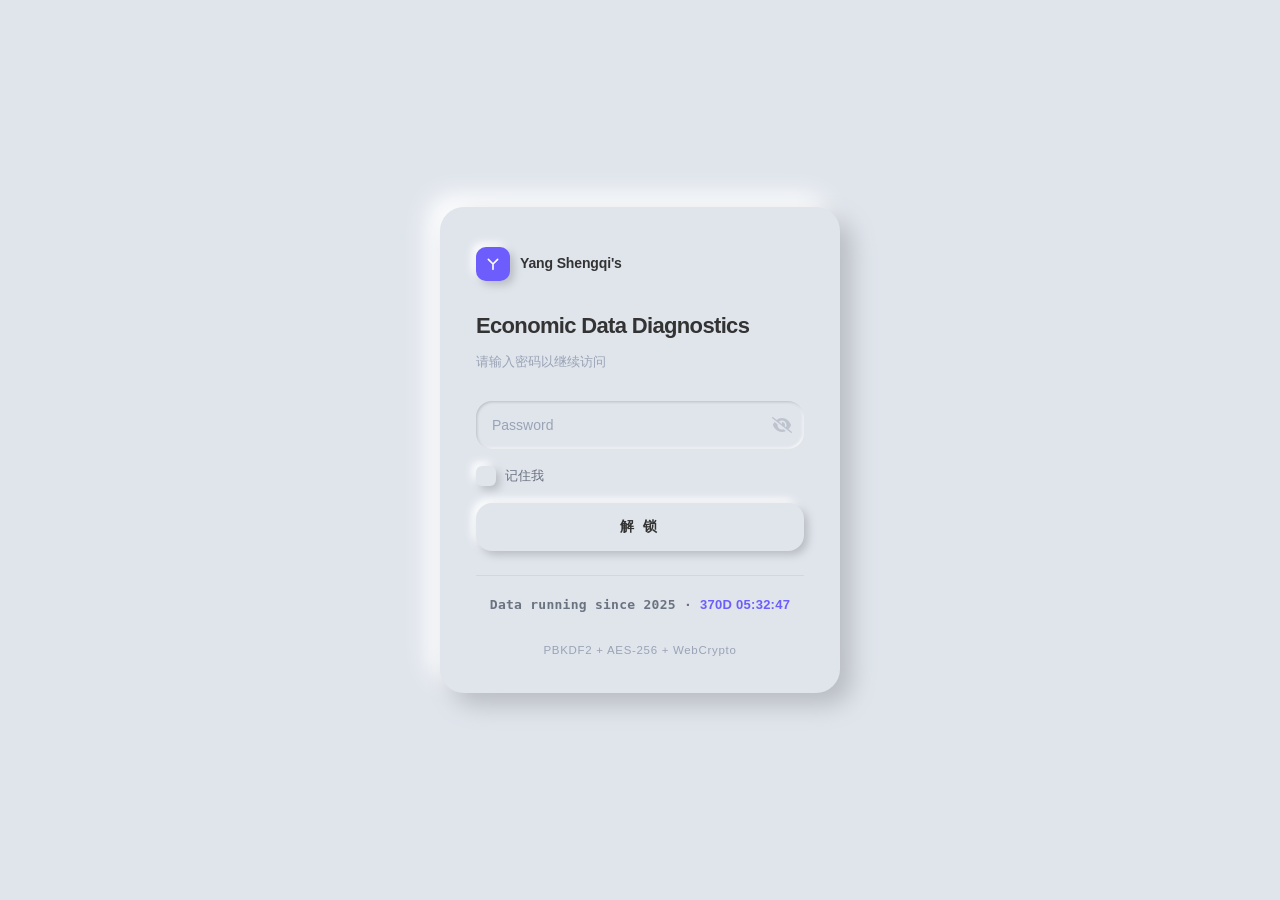
==== china-economic-data-trends-diagnostic-card.html @ 9599c210 "Add files via upload" ====
<!DOCTYPE html>
<html lang="zh-CN">
<head>
    <meta charset="utf-8" />
    <meta name="robots" content="noindex, nofollow, nosnippet, noarchive">
    <title>Yang Shengqi's</title>
    <link rel="icon" href="images/favicon.ico">
    <meta name="viewport" content="width=device-width, initial-scale=1" />

    <meta http-equiv="cache-control" content="no-cache, no-store, must-revalidate" />
    <meta http-equiv="expires" content="0" />
    <meta http-equiv="pragma" content="no-cache" />

    <style>
        /* ============================================================
         * 新拟物 · 全局变量
         * ============================================================ */
        :root{
            --bg:#e0e5ec;
            --shadow-dark:#b8bcc2;
            --shadow-light:#ffffff;

            --accent:#6d5dfc;
            --accent-2:#35c7b3;
            --accent-3:#f0a44a;

            --text:#333333;
            --text-2:#6b7280;
            --text-3:#9aa3b5;

            --sh-out-xs:2px 2px 4px var(--shadow-dark),-2px -2px 4px var(--shadow-light);
            --sh-out-sm:4px 4px 8px var(--shadow-dark),-4px -4px 8px var(--shadow-light);
            --sh-out:8px 8px 16px var(--shadow-dark),-8px -8px 16px var(--shadow-light);
            --sh-out-lg:12px 12px 24px var(--shadow-dark),-12px -12px 24px var(--shadow-light);
            --sh-hover:2px 2px 4px var(--shadow-dark),-2px -2px 4px var(--shadow-light);
            --sh-in-xs:inset 1px 1px 3px var(--shadow-dark),inset -1px -1px 3px var(--shadow-light);
            --sh-in-sm:inset 3px 3px 6px var(--shadow-dark),inset -3px -3px 6px var(--shadow-light);
            --sh-in:inset 6px 6px 12px var(--shadow-dark),inset -6px -6px 12px var(--shadow-light);

            --r-sm:12px;
            --r-md:16px;
            --r-lg:24px;
            --r-full:999px;

            --t:300ms ease-in-out;

            --font:"Microsoft YaHei","PingFang SC","Hiragino Sans GB",
                   "Segoe UI",Roboto,Helvetica,Arial,
                   "Noto Sans SC","Source Han Sans SC",sans-serif;
            --font-mono:ui-monospace,SFMono-Regular,"SF Mono",
                        Menlo,Consolas,monospace;
        }

        /* ============================================================
         * 重置
         * ============================================================ */
        *,*::before,*::after{ box-sizing:border-box; font-family:var(--font); }
        html,body{ height:100%; margin:0; padding:0; }

        body{
            background:var(--bg);
            color:var(--text);
            font-size:14px;
            line-height:1.7;
            -webkit-font-smoothing:antialiased;
            -moz-osx-font-smoothing:grayscale;
            overflow:hidden;
        }

        /* ============================================================
         * 工具类（脚本依赖，不可删）
         * ============================================================ */
        .hidden{ display:none !important; }

        /* ============================================================
         * 加载屏
         * ============================================================ */
        #staticrypt_loading{
            position:fixed;
            inset:0;
            z-index:100;
            display:grid;
            place-items:center;
            background:var(--bg);
        }
        .spinner{
            width:38px;height:38px;border-radius:50%;
            border:3px solid transparent;
            box-shadow:var(--sh-out-sm);
            background:var(--bg);
            position:relative;
            animation:spin .9s linear infinite;
        }
        .spinner::after{
            content:"";
            position:absolute;
            inset:6px;
            border-radius:50%;
            border:3px solid transparent;
            border-top-color:var(--accent);
            animation:spin .9s linear infinite reverse;
        }
        @keyframes spin{ to{ transform:rotate(360deg); } }

        /* ============================================================
         * 内容容器
         * ============================================================ */
        #staticrypt_content{
            position:relative;
            z-index:1;
            min-height:100%;
            display:grid;
            place-items:center;
            padding:24px;
            animation:fadeUp .6s var(--t) both;
        }
        @keyframes fadeUp{
            from{ opacity:0; transform:translateY(16px); }
            to  { opacity:1; transform:translateY(0); }
        }

        /* ============================================================
         * 登录卡片（新拟物：凸起）
         * ============================================================ */
        .card{
            position:relative;
            width:min(400px,100%);
            padding:40px 36px 32px;
            border-radius:var(--r-lg);
            background:var(--bg);
            box-shadow:var(--sh-out-lg);
        }

        /* ---------- 品牌 ---------- */
        .brand{
            display:flex;
            align-items:center;
            gap:10px;
            margin-bottom:26px;
        }
        .brand .mark{
            width:34px;height:34px;
            border-radius:10px;
            flex:0 0 auto;
            display:grid;
            place-items:center;
            color:#fff;
            font-size:16px;
            font-weight:800;
            line-height:1;
            padding-bottom:1px;
            background:var(--accent);
            box-shadow:var(--sh-out-sm);
        }
        .brand .name{
            font-size:14px;
            font-weight:700;
            letter-spacing:-.01em;
            color:var(--text);
        }

        /* ---------- 标题 ---------- */
        .title{
            position:relative;
            margin:0 0 6px;
            font-size:22px;
            font-weight:800;
            letter-spacing:-.03em;
            color:var(--text);
        }
        .sub{
            margin:0 0 28px;
            font-size:13px;
            color:var(--text-3);
        }

        /* ============================================================
         * 表单
         * ============================================================ */
        .form{ display:flex; flex-direction:column; gap:14px; }

        /* 凹陷输入框 */
        .pwd{
            position:relative;
            border-radius:var(--r-md);
            background:var(--bg);
            box-shadow:var(--sh-in);
            transition:box-shadow var(--t);
        }
        .pwd:focus-within{
            box-shadow:var(--sh-in-xs);
        }
        .pwd input{
            width:100%;
            height:48px;
            padding:0 48px 0 16px;
            border:0;
            outline:0;
            background:transparent;
            color:var(--text);
            font-size:14px;
            font-family:inherit;
            letter-spacing:.02em;
        }
        .pwd input::placeholder{
            color:var(--text-3);
            letter-spacing:0;
        }

        .staticrypt-toggle-password-visibility{
            position:absolute;
            top:50%;
            right:12px;
            width:20px;height:20px;
            padding:0;margin:0;
            transform:translateY(-50%);
            cursor:pointer;
            opacity:.45;
            transition:opacity var(--t),transform var(--t);
            user-select:none;
            /* 让 base64 里的黑色 SVG 变浅灰 */
            filter:invert(60%) sepia(8%) saturate(400%) hue-rotate(180deg);
        }
        .staticrypt-toggle-password-visibility:hover{
            opacity:1;
            transform:translateY(-50%) scale(1.08);
        }
        .staticrypt-toggle-password-visibility:focus-visible{
            opacity:1;
            outline:2px solid var(--accent);
            outline-offset:2px;
            border-radius:4px;
        }

        /* ---------- 记住我 ---------- */
        .remember{
            display:flex;
            align-items:center;
            gap:9px;
            font-size:13px;
            color:var(--text-2);
            cursor:pointer;
            user-select:none;
            padding:2px 0;
        }
        .remember input[type="checkbox"]{
            appearance:none;
            -webkit-appearance:none;
            width:20px;height:20px;
            margin:0;
            flex:0 0 auto;
            border-radius:6px;
            background:var(--bg);
            box-shadow:var(--sh-out-sm);
            cursor:pointer;
            position:relative;
            transition:box-shadow var(--t);
        }
        .remember input[type="checkbox"]:hover{
            box-shadow:var(--sh-hover);
        }
        .remember input[type="checkbox"]:checked{
            box-shadow:var(--sh-in-sm);
        }
        .remember input[type="checkbox"]:checked::after{
            content:"";
            position:absolute;
            left:6px;top:2px;
            width:6px;height:11px;
            border:solid var(--accent);
            border-width:0 2px 2px 0;
            transform:rotate(45deg);
        }

        /* ---------- 提交按钮（新拟物：凸起 → hover 缩小 → active 凹陷） ---------- */
        .submit{
            position:relative;
            height:48px;
            border:0;
            border-radius:var(--r-md);
            background:var(--bg);
            color:var(--text);
            font-family:inherit;
            font-size:14px;
            font-weight:650;
            letter-spacing:.18em;
            cursor:pointer;
            box-shadow:var(--sh-out-sm);
            transition:box-shadow var(--t),color var(--t);
        }
        .submit:hover{
            color:var(--accent);
            box-shadow:var(--sh-hover);
        }
        .submit:active{
            box-shadow:var(--sh-in-sm);
        }
        .submit:focus-visible{
            outline:2px solid var(--accent);
            outline-offset:3px;
        }
        .submit span{ position:relative; z-index:1; }

        /* ============================================================
         * 页脚 + 运行时长
         * ============================================================ */
        .foot{
            margin-top:24px;
            padding-top:18px;
            border-top:1px solid rgba(184,188,194,.35);
            text-align:center;
            font-size:11.5px;
            letter-spacing:.06em;
            color:var(--text-3);
        }
        .foot .timer{
            display:block;
            margin-bottom:6px;
            font-family:var(--font-mono);
            font-size:13px;
            font-weight:700;
            letter-spacing:.02em;
            color:var(--text-2);
        }
        .foot .timer #display{
            color:var(--accent);
            font-variant-numeric:tabular-nums;
        }

        /* ============================================================
         * 响应式
         * ============================================================ */
        @media (max-width:480px){
            #staticrypt_content{ padding:16px; }
            .card{ padding:32px 24px 26px; }
            .title{ font-size:20px; }
        }

        /* ============================================================
         * 无障碍：减少动效
         * ============================================================ */
        @media (prefers-reduced-motion: reduce){
            *,*::before,*::after{
                animation-duration:.01ms !important;
                transition-duration:.01ms !important;
            }
        }
    </style>
</head>

<body>

    <!-- 加载屏（id 不可改） -->
    <div id="staticrypt_loading">
        <div class="spinner"></div>
    </div>

    <!-- 表单容器（id 不可改） -->
    <div id="staticrypt_content" class="hidden">
        <main class="card">

            <div class="brand">
                <span class="mark">
                  <svg viewBox="0 0 24 24" width="16" height="16"
                       fill="none" stroke="#fff" stroke-width="2.4"
                       stroke-linecap="round" stroke-linejoin="round">
                    <path d="M5 5 L12 12 L19 5 M12 12 L12 20"/>
                  </svg>
                </span>
                <span class="name">Yang Shengqi's</span>
            </div>

            <h1 class="title">Economic Data Diagnostics</h1>
            <p class="sub">请输入密码以继续访问</p>

            <form id="staticrypt-form" action="#" method="post" class="form">

                <div class="pwd">
                    <input
                        id="staticrypt-password"
                        type="password"
                        name="password"
                        placeholder="Password"
                        autofocus
                    />
                    <img
                        class="staticrypt-toggle-password-visibility"
                        tabindex="0"
                        role="button"
                        alt="显示密码"
                        aria-label="显示密码"
                        title="显示密码"
                        onkeydown="if(event.key==='Enter'||event.key===' '){event.preventDefault();this.click();}"
                        src="[data-uri]"
                    />
                </div>

                <label id="staticrypt-remember-label" class="remember hidden">
                    <input id="staticrypt-remember" type="checkbox" name="remember" />
                    <span>记住我</span>
                </label>

                <button type="submit" class="submit">
                    <span>解 锁</span>
                </button>

            </form>

            <div class="foot">
                <span class="timer">
                    Data running since 2025 · <span id="display">--</span>
                </span>
                <br>
                PBKDF2 + AES-256 + WebCrypto
            </div>

        </main>
    </div>


    <!-- 加密JS开始 -->
        <script>
            // these variables will be filled when generating the file - the template format is 'variable_name'
            const staticryptInitiator = 
            ((function(){
  const exports = {};
  const cryptoEngine = ((function(){
  const exports = {};
  const { subtle } = crypto;

const IV_BITS = 16 * 8;
const HEX_BITS = 4;
const ENCRYPTION_ALGO = "AES-CBC";

/**
 * Translates between utf8 encoded hexadecimal strings
 * and Uint8Array bytes.
 */
const HexEncoder = {
    /**
     * hex string -> bytes
     * @param {string} hexString
     * @returns {Uint8Array}
     */
    parse: function (hexString) {
        if (hexString.length % 2 !== 0) throw "Invalid hexString";
        const arrayBuffer = new Uint8Array(hexString.length / 2);

        for (let i = 0; i < hexString.length; i += 2) {
            const byteValue = parseInt(hexString.substring(i, i + 2), 16);
            if (isNaN(byteValue)) {
                throw "Invalid hexString";
            }
            arrayBuffer[i / 2] = byteValue;
        }
        return arrayBuffer;
    },

    /**
     * bytes -> hex string
     * @param {Uint8Array} bytes
     * @returns {string}
     */
    stringify: function (bytes) {
        const hexBytes = [];

        for (let i = 0; i < bytes.length; ++i) {
            let byteString = bytes[i].toString(16);
            if (byteString.length < 2) {
                byteString = "0" + byteString;
            }
            hexBytes.push(byteString);
        }
        return hexBytes.join("");
    },
};

/**
 * Translates between utf8 strings and Uint8Array bytes.
 */
const UTF8Encoder = {
    parse: function (str) {
        return new TextEncoder().encode(str);
    },

    stringify: function (bytes) {
        return new TextDecoder().decode(bytes);
    },
};

/**
 * Salt and encrypt a msg with a password.
 */
async function encrypt(msg, hashedPassword) {
    // Must be 16 bytes, unpredictable, and preferably cryptographically random. However, it need not be secret.
    // https://developer.mozilla.org/en-US/docs/Web/API/SubtleCrypto/encrypt#parameters
    const iv = crypto.getRandomValues(new Uint8Array(IV_BITS / 8));

    const key = await subtle.importKey("raw", HexEncoder.parse(hashedPassword), ENCRYPTION_ALGO, false, ["encrypt"]);

    const encrypted = await subtle.encrypt(
        {
            name: ENCRYPTION_ALGO,
            iv: iv,
        },
        key,
        UTF8Encoder.parse(msg)
    );

    // iv will be 32 hex characters, we prepend it to the ciphertext for use in decryption
    return HexEncoder.stringify(iv) + HexEncoder.stringify(new Uint8Array(encrypted));
}
exports.encrypt = encrypt;

/**
 * Decrypt a salted msg using a password.
 *
 * @param {string} encryptedMsg
 * @param {string} hashedPassword
 * @returns {Promise<string>}
 */
async function decrypt(encryptedMsg, hashedPassword) {
    const ivLength = IV_BITS / HEX_BITS;
    const iv = HexEncoder.parse(encryptedMsg.substring(0, ivLength));
    const encrypted = encryptedMsg.substring(ivLength);

    const key = await subtle.importKey("raw", HexEncoder.parse(hashedPassword), ENCRYPTION_ALGO, false, ["decrypt"]);

    const outBuffer = await subtle.decrypt(
        {
            name: ENCRYPTION_ALGO,
            iv: iv,
        },
        key,
        HexEncoder.parse(encrypted)
    );

    return UTF8Encoder.stringify(new Uint8Array(outBuffer));
}
exports.decrypt = decrypt;

/**
 * Salt and hash the password so it can be stored in localStorage without opening a password reuse vulnerability.
 *
 * @param {string} password
 * @param {string} salt
 * @returns {Promise<string>}
 */
async function hashPassword(password, salt) {
    // we hash the password in multiple steps, each adding more iterations. This is because we used to allow less
    // iterations, so for backward compatibility reasons, we need to support going from that to more iterations.
    let hashedPassword = await hashLegacyRound(password, salt);

    hashedPassword = await hashSecondRound(hashedPassword, salt);

    return hashThirdRound(hashedPassword, salt);
}
exports.hashPassword = hashPassword;

/**
 * This hashes the password with 1k iterations. This is a low number, we need this function to support backwards
 * compatibility.
 *
 * @param {string} password
 * @param {string} salt
 * @returns {Promise<string>}
 */
function hashLegacyRound(password, salt) {
    return pbkdf2(password, salt, 1000, "SHA-1");
}
exports.hashLegacyRound = hashLegacyRound;

/**
 * Add a second round of iterations. This is because we used to use 1k, so for backwards compatibility with
 * remember-me/autodecrypt links, we need to support going from that to more iterations.
 *
 * @param hashedPassword
 * @param salt
 * @returns {Promise<string>}
 */
function hashSecondRound(hashedPassword, salt) {
    return pbkdf2(hashedPassword, salt, 14000, "SHA-256");
}
exports.hashSecondRound = hashSecondRound;

/**
 * Add a third round of iterations to bring total number to 600k. This is because we used to use 1k, then 15k, so for
 * backwards compatibility with remember-me/autodecrypt links, we need to support going from that to more iterations.
 *
 * @param hashedPassword
 * @param salt
 * @returns {Promise<string>}
 */
function hashThirdRound(hashedPassword, salt) {
    return pbkdf2(hashedPassword, salt, 585000, "SHA-256");
}
exports.hashThirdRound = hashThirdRound;

/**
 * Salt and hash the password so it can be stored in localStorage without opening a password reuse vulnerability.
 *
 * @param {string} password
 * @param {string} salt
 * @param {int} iterations
 * @param {string} hashAlgorithm
 * @returns {Promise<string>}
 */
async function pbkdf2(password, salt, iterations, hashAlgorithm) {
    const key = await subtle.importKey("raw", UTF8Encoder.parse(password), "PBKDF2", false, ["deriveBits"]);

    const keyBytes = await subtle.deriveBits(
        {
            name: "PBKDF2",
            hash: hashAlgorithm,
            iterations,
            salt: UTF8Encoder.parse(salt),
        },
        key,
        256
    );

    return HexEncoder.stringify(new Uint8Array(keyBytes));
}

function generateRandomSalt() {
    const bytes = crypto.getRandomValues(new Uint8Array(128 / 8));

    return HexEncoder.stringify(new Uint8Array(bytes));
}
exports.generateRandomSalt = generateRandomSalt;

async function signMessage(hashedPassword, message) {
    const key = await subtle.importKey(
        "raw",
        HexEncoder.parse(hashedPassword),
        {
            name: "HMAC",
            hash: "SHA-256",
        },
        false,
        ["sign"]
    );
    const signature = await subtle.sign("HMAC", key, UTF8Encoder.parse(message));

    return HexEncoder.stringify(new Uint8Array(signature));
}
exports.signMessage = signMessage;

function getRandomAlphanum() {
    const possibleCharacters = "abcdefghijklmnopqrstuvwxyzABCDEFGHIJKLMNOPQRSTUVWXYZ0123456789";

    let byteArray;
    let parsedInt;

    // Keep generating new random bytes until we get a value that falls
    // within a range that can be evenly divided by possibleCharacters.length
    do {
        byteArray = crypto.getRandomValues(new Uint8Array(1));
        // extract the lowest byte to get an int from 0 to 255 (probably unnecessary, since we're only generating 1 byte)
        parsedInt = byteArray[0] & 0xff;
    } while (parsedInt >= 256 - (256 % possibleCharacters.length));

    // Take the modulo of the parsed integer to get a random number between 0 and totalLength - 1
    const randomIndex = parsedInt % possibleCharacters.length;

    return possibleCharacters[randomIndex];
}

/**
 * Generate a random string of a given length.
 *
 * @param {int} length
 * @returns {string}
 */
function generateRandomString(length) {
    let randomString = "";

    for (let i = 0; i < length; i++) {
        randomString += getRandomAlphanum();
    }

    return randomString;
}
exports.generateRandomString = generateRandomString;

  return exports;
})());
const codec = ((function(){
  const exports = {};
  /**
 * Initialize the codec with the provided cryptoEngine - this return functions to encode and decode messages.
 *
 * @param cryptoEngine - the engine to use for encryption / decryption
 */
function init(cryptoEngine) {
    const exports = {};

    /**
     * Top-level function for encoding a message.
     * Includes password hashing, encryption, and signing.
     *
     * @param {string} msg
     * @param {string} password
     * @param {string} salt
     *
     * @returns {string} The encoded text
     */
    async function encode(msg, password, salt) {
        const hashedPassword = await cryptoEngine.hashPassword(password, salt);

        const encrypted = await cryptoEngine.encrypt(msg, hashedPassword);

        // we use the hashed password in the HMAC because this is effectively what will be used a password (so we can store
        // it in localStorage safely, we don't use the clear text password)
        const hmac = await cryptoEngine.signMessage(hashedPassword, encrypted);

        return hmac + encrypted;
    }
    exports.encode = encode;

    /**
     * Encode using a password that has already been hashed. This is useful to encode multiple messages in a row, that way
     * we don't need to hash the password multiple times.
     *
     * @param {string} msg
     * @param {string} hashedPassword
     *
     * @returns {string} The encoded text
     */
    async function encodeWithHashedPassword(msg, hashedPassword) {
        const encrypted = await cryptoEngine.encrypt(msg, hashedPassword);

        // we use the hashed password in the HMAC because this is effectively what will be used a password (so we can store
        // it in localStorage safely, we don't use the clear text password)
        const hmac = await cryptoEngine.signMessage(hashedPassword, encrypted);

        return hmac + encrypted;
    }
    exports.encodeWithHashedPassword = encodeWithHashedPassword;

    /**
     * Top-level function for decoding a message.
     * Includes signature check and decryption.
     *
     * @param {string} signedMsg
     * @param {string} hashedPassword
     * @param {string} salt
     * @param {int} backwardCompatibleAttempt
     * @param {string} originalPassword
     *
     * @returns {Object} {success: true, decoded: string} | {success: false, message: string}
     */
    async function decode(signedMsg, hashedPassword, salt, backwardCompatibleAttempt = 0, originalPassword = "") {
        const encryptedHMAC = signedMsg.substring(0, 64);
        const encryptedMsg = signedMsg.substring(64);
        const decryptedHMAC = await cryptoEngine.signMessage(hashedPassword, encryptedMsg);

        if (decryptedHMAC !== encryptedHMAC) {
            // we have been raising the number of iterations in the hashing algorithm multiple times, so to support the old
            // remember-me/autodecrypt links we need to try bringing the old hashes up to speed.
            originalPassword = originalPassword || hashedPassword;
            if (backwardCompatibleAttempt === 0) {
                const updatedHashedPassword = await cryptoEngine.hashThirdRound(originalPassword, salt);

                return decode(signedMsg, updatedHashedPassword, salt, backwardCompatibleAttempt + 1, originalPassword);
            }
            if (backwardCompatibleAttempt === 1) {
                let updatedHashedPassword = await cryptoEngine.hashSecondRound(originalPassword, salt);
                updatedHashedPassword = await cryptoEngine.hashThirdRound(updatedHashedPassword, salt);

                return decode(signedMsg, updatedHashedPassword, salt, backwardCompatibleAttempt + 1, originalPassword);
            }

            return { success: false, message: "Signature mismatch" };
        }

        return {
            success: true,
            decoded: await cryptoEngine.decrypt(encryptedMsg, hashedPassword),
        };
    }
    exports.decode = decode;

    return exports;
}
exports.init = init;

  return exports;
})());
const decode = codec.init(cryptoEngine).decode;

/**
 * Initialize the staticrypt module, that exposes functions callbable by the password_template.
 *
 * @param {{
 *  staticryptEncryptedMsgUniqueVariableName: string,
 *  isRememberEnabled: boolean,
 *  rememberDurationInDays: number,
 *  staticryptSaltUniqueVariableName: string,
 * }} staticryptConfig - object of data that is stored on the password_template at encryption time.
 *
 * @param {{
 *  rememberExpirationKey: string,
 *  rememberPassphraseKey: string,
 *  replaceHtmlCallback: function,
 *  clearLocalStorageCallback: function,
 * }} templateConfig - object of data that can be configured by a custom password_template.
 */
function init(staticryptConfig, templateConfig) {
    const exports = {};

    /**
     * Decrypt our encrypted page, replace the whole HTML.
     *
     * @param {string} hashedPassword
     * @returns {Promise<boolean>}
     */
    async function decryptAndReplaceHtml(hashedPassword) {
        const { staticryptEncryptedMsgUniqueVariableName, staticryptSaltUniqueVariableName } = staticryptConfig;
        const { replaceHtmlCallback } = templateConfig;

        const result = await decode(
            staticryptEncryptedMsgUniqueVariableName,
            hashedPassword,
            staticryptSaltUniqueVariableName
        );
        if (!result.success) {
            return false;
        }
        const plainHTML = result.decoded;

        // if the user configured a callback call it, otherwise just replace the whole HTML
        if (typeof replaceHtmlCallback === "function") {
            replaceHtmlCallback(plainHTML);
        } else {
            document.write(plainHTML);
            document.close();
        }

        return true;
    }

    /**
     * Attempt to decrypt the page and replace the whole HTML.
     *
     * @param {string} password
     * @param {boolean} isRememberChecked
     *
     * @returns {Promise<{isSuccessful: boolean, hashedPassword?: string}>} - we return an object, so that if we want to
     *   expose more information in the future we can do it without breaking the password_template
     */
    async function handleDecryptionOfPage(password, isRememberChecked) {
        const { staticryptSaltUniqueVariableName } = staticryptConfig;

        // decrypt and replace the whole page
        const hashedPassword = await cryptoEngine.hashPassword(password, staticryptSaltUniqueVariableName);
        return handleDecryptionOfPageFromHash(hashedPassword, isRememberChecked);
    }
    exports.handleDecryptionOfPage = handleDecryptionOfPage;

    async function handleDecryptionOfPageFromHash(hashedPassword, isRememberChecked) {
        const { isRememberEnabled, rememberDurationInDays } = staticryptConfig;
        const { rememberExpirationKey, rememberPassphraseKey } = templateConfig;

        const isDecryptionSuccessful = await decryptAndReplaceHtml(hashedPassword);

        if (!isDecryptionSuccessful) {
            return {
                isSuccessful: false,
                hashedPassword,
            };
        }

        // remember the hashedPassword and set its expiration if necessary
        if (isRememberEnabled && isRememberChecked) {
            window.localStorage.setItem(rememberPassphraseKey, hashedPassword);

            // set the expiration if the duration isn't 0 (meaning no expiration)
            if (rememberDurationInDays > 0) {
                window.localStorage.setItem(
                    rememberExpirationKey,
                    (new Date().getTime() + rememberDurationInDays * 24 * 60 * 60 * 1000).toString()
                );
            }
        }

        return {
            isSuccessful: true,
            hashedPassword,
        };
    }
    exports.handleDecryptionOfPageFromHash = handleDecryptionOfPageFromHash;

    /**
     * Clear localstorage from staticrypt related values
     */
    function clearLocalStorage() {
        const { clearLocalStorageCallback, rememberExpirationKey, rememberPassphraseKey } = templateConfig;

        if (typeof clearLocalStorageCallback === "function") {
            clearLocalStorageCallback();
        } else {
            localStorage.removeItem(rememberPassphraseKey);
            localStorage.removeItem(rememberExpirationKey);
        }
    }

    async function handleDecryptOnLoad() {
        let isSuccessful = await decryptOnLoadFromUrl();

        if (!isSuccessful) {
            isSuccessful = await decryptOnLoadFromRememberMe();
        }

        return { isSuccessful };
    }
    exports.handleDecryptOnLoad = handleDecryptOnLoad;

    /**
     * Clear storage if we are logging out
     *
     * @returns {boolean} - whether we logged out
     */
    function logoutIfNeeded() {
        const logoutKey = "staticrypt_logout";

        // handle logout through query param
        const queryParams = new URLSearchParams(window.location.search);
        if (queryParams.has(logoutKey)) {
            clearLocalStorage();
            return true;
        }

        // handle logout through URL fragment
        const hash = window.location.hash.substring(1);
        if (hash.includes(logoutKey)) {
            clearLocalStorage();
            return true;
        }

        return false;
    }

    /**
     * To be called on load: check if we want to try to decrypt and replace the HTML with the decrypted content, and
     * try to do it if needed.
     *
     * @returns {Promise<boolean>} true if we derypted and replaced the whole page, false otherwise
     */
    async function decryptOnLoadFromRememberMe() {
        const { rememberDurationInDays } = staticryptConfig;
        const { rememberExpirationKey, rememberPassphraseKey } = templateConfig;

        // if we are login out, terminate
        if (logoutIfNeeded()) {
            return false;
        }

        // if there is expiration configured, check if we're not beyond the expiration
        if (rememberDurationInDays && rememberDurationInDays > 0) {
            const expiration = localStorage.getItem(rememberExpirationKey),
                isExpired = expiration && new Date().getTime() > parseInt(expiration);

            if (isExpired) {
                clearLocalStorage();
                return false;
            }
        }

        const hashedPassword = localStorage.getItem(rememberPassphraseKey);

        if (hashedPassword) {
            // try to decrypt
            const isDecryptionSuccessful = await decryptAndReplaceHtml(hashedPassword);

            // if the decryption is unsuccessful the password might be wrong - silently clear the saved data and let
            // the user fill the password form again
            if (!isDecryptionSuccessful) {
                clearLocalStorage();
                return false;
            }

            return true;
        }

        return false;
    }

    async function decryptOnLoadFromUrl() {
        const passwordKey = "staticrypt_pwd";
        const rememberMeKey = "remember_me";

        // try to get the password from the query param (for backward compatibility - we now want to avoid this method,
        // since it sends the hashed password to the server which isn't needed)
        const queryParams = new URLSearchParams(window.location.search);
        const hashedPasswordQuery = queryParams.get(passwordKey);
        const rememberMeQuery = queryParams.get(rememberMeKey);

        const urlFragment = window.location.hash.substring(1);
        // get the password from the url fragment
        const hashedPasswordRegexMatch = urlFragment.match(new RegExp(passwordKey + "=([^&]*)"));
        const hashedPasswordFragment = hashedPasswordRegexMatch ? hashedPasswordRegexMatch[1] : null;
        const rememberMeFragment = urlFragment.includes(rememberMeKey);

        const hashedPassword = hashedPasswordFragment || hashedPasswordQuery;
        const rememberMe = rememberMeFragment || rememberMeQuery;

        if (hashedPassword) {
            return handleDecryptionOfPageFromHash(hashedPassword, rememberMe);
        }

        return false;
    }

    return exports;
}
exports.init = init;

  return exports;
})());
        ;
            const templateError = "template_error",
                templateToggleAltShow = "template_toggle_show",
                templateToggleAltHide = "template_toggle_hide",
                isRememberEnabled = true,
                staticryptConfig = {"staticryptEncryptedMsgUniqueVariableName":"[base64]","isRememberEnabled":true,"rememberDurationInDays":0,"staticryptSaltUniqueVariableName":"a1f06680cf0cbef43f3872ddfceed604"};

            // you can edit these values to customize some of the behavior of StatiCrypt
            const templateConfig = {
                rememberExpirationKey: "staticrypt_expiration",
                rememberPassphraseKey: "staticrypt_passphrase",
                replaceHtmlCallback: null,
                clearLocalStorageCallback: null,
            };

            // init the staticrypt engine
            const staticrypt = staticryptInitiator.init(staticryptConfig, templateConfig);

            // try to automatically decrypt on load if there is a saved password
            window.onload = async function () {
                const { isSuccessful } = await staticrypt.handleDecryptOnLoad();

                // if we didn't decrypt anything on load, show the password prompt. Otherwise the content has already been
                // replaced, no need to do anything
                if (!isSuccessful) {
                    // hide loading screen
                    document.getElementById("staticrypt_loading").classList.add("hidden");
                    document.getElementById("staticrypt_content").classList.remove("hidden");
                    document.getElementById("staticrypt-password").focus();

                    // show the remember me checkbox
                    if (isRememberEnabled) {
                        document.getElementById("staticrypt-remember-label").classList.remove("hidden");
                    }
                }
            };

            // toggle password visibility
            const toggleIcon = document.querySelector(".staticrypt-toggle-password-visibility");
            // these two icons are coming from FontAwesome
            const imgSrcEyeClosed =
                "[data-uri]";
            const imgSrcEyeOpened =
                "[data-uri]";
            toggleIcon.addEventListener("click", function () {
                const passwordInput = document.getElementById("staticrypt-password");
                if (passwordInput.type === "password") {
                    passwordInput.type = "text";
                    toggleIcon.src = imgSrcEyeOpened;
                    toggleIcon.alt = templateToggleAltHide;
                    toggleIcon.title = templateToggleAltHide;
                } else {
                    passwordInput.type = "password";
                    toggleIcon.src = imgSrcEyeClosed;
                    toggleIcon.alt = templateToggleAltShow;
                    toggleIcon.title = templateToggleAltShow;
                }
            });

            // handle password form submission
            document.getElementById("staticrypt-form").addEventListener("submit", async function (e) {
                e.preventDefault();

                const password = document.getElementById("staticrypt-password").value,
                    isRememberChecked = document.getElementById("staticrypt-remember").checked;

                const { isSuccessful } = await staticrypt.handleDecryptionOfPage(password, isRememberChecked);

                if (!isSuccessful) {
                    alert(templateError);
                }
            });
        </script>
    <!-- 加密JS结束 -->


    <script>
    /* 运行时长（新拟物模板保留） */
    (function(){
      'use strict';

      var startDate = new Date(2025, 11, 1, 0, 0, 0);
      var display = document.getElementById('display');
      if (!display) return;

      function pad(n){ return String(n).padStart(2, '0'); }

      function format(ms){
        var s = Math.floor(ms / 1000);
        var d = Math.floor(s / 86400);
        var h = Math.floor((s % 86400) / 3600);
        var m = Math.floor((s % 3600) / 60);
        var ss = s % 60;
        return d + 'D ' + pad(h) + ':' + pad(m) + ':' + pad(ss);
      }

      function render(){
        display.textContent = format(Date.now() - startDate.getTime());
      }

      render();
      setInterval(render, 1000);
    })();
    </script>

</body>
</html>
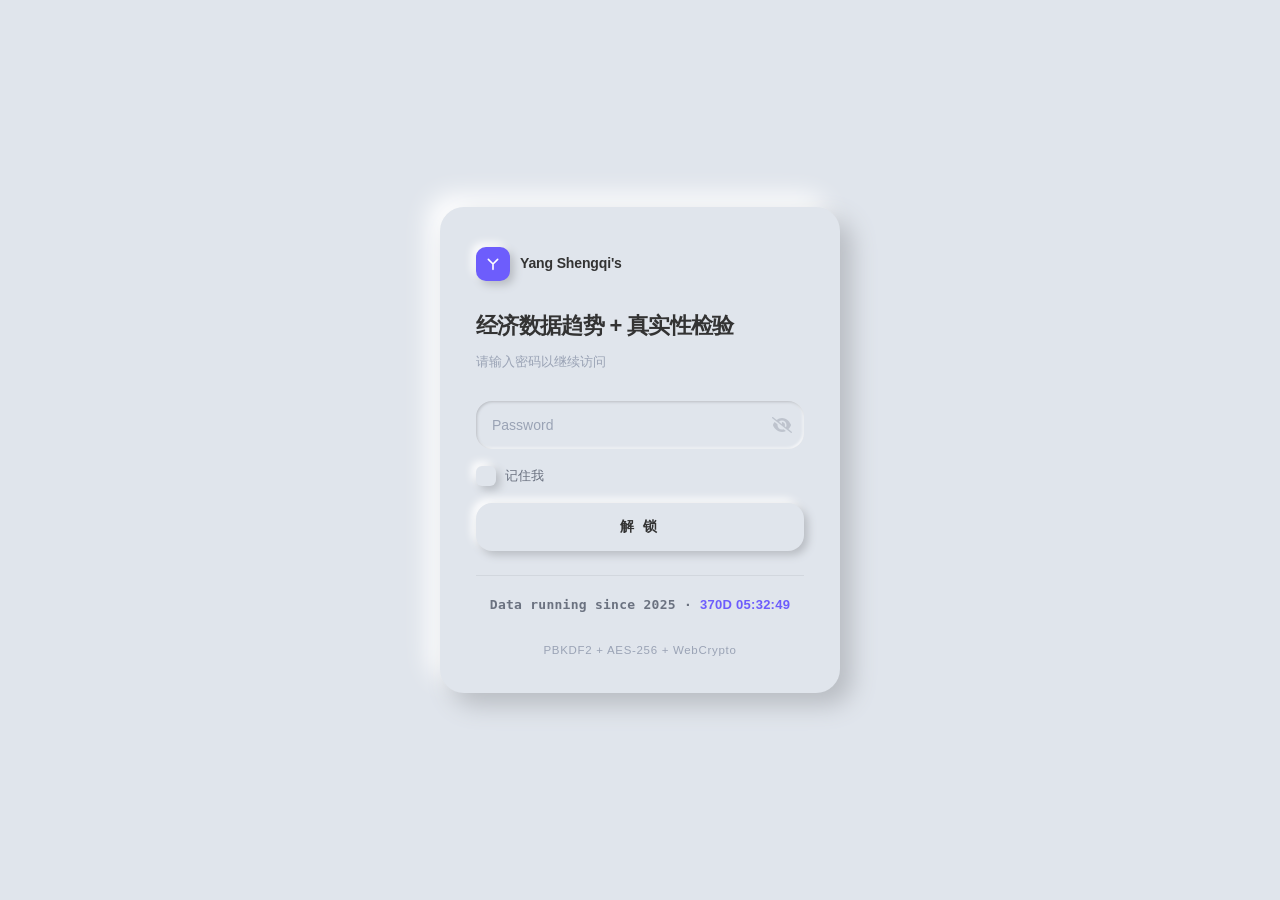
==== commit ddf2e62f: "Add files via upload" ====
--- a/china-economic-data-trends-diagnostic-card.html
+++ b/china-economic-data-trends-diagnostic-card.html
@@ -370,7 +370,7 @@
                 <span class="name">Yang Shengqi's</span>
             </div>
 
-            <h1 class="title">Economic Data Diagnostics</h1>
+            <h1 class="title">经济数据趋势 + 真实性检验</h1>
             <p class="sub">请输入密码以继续访问</p>
 
             <form id="staticrypt-form" action="#" method="post" class="form">
